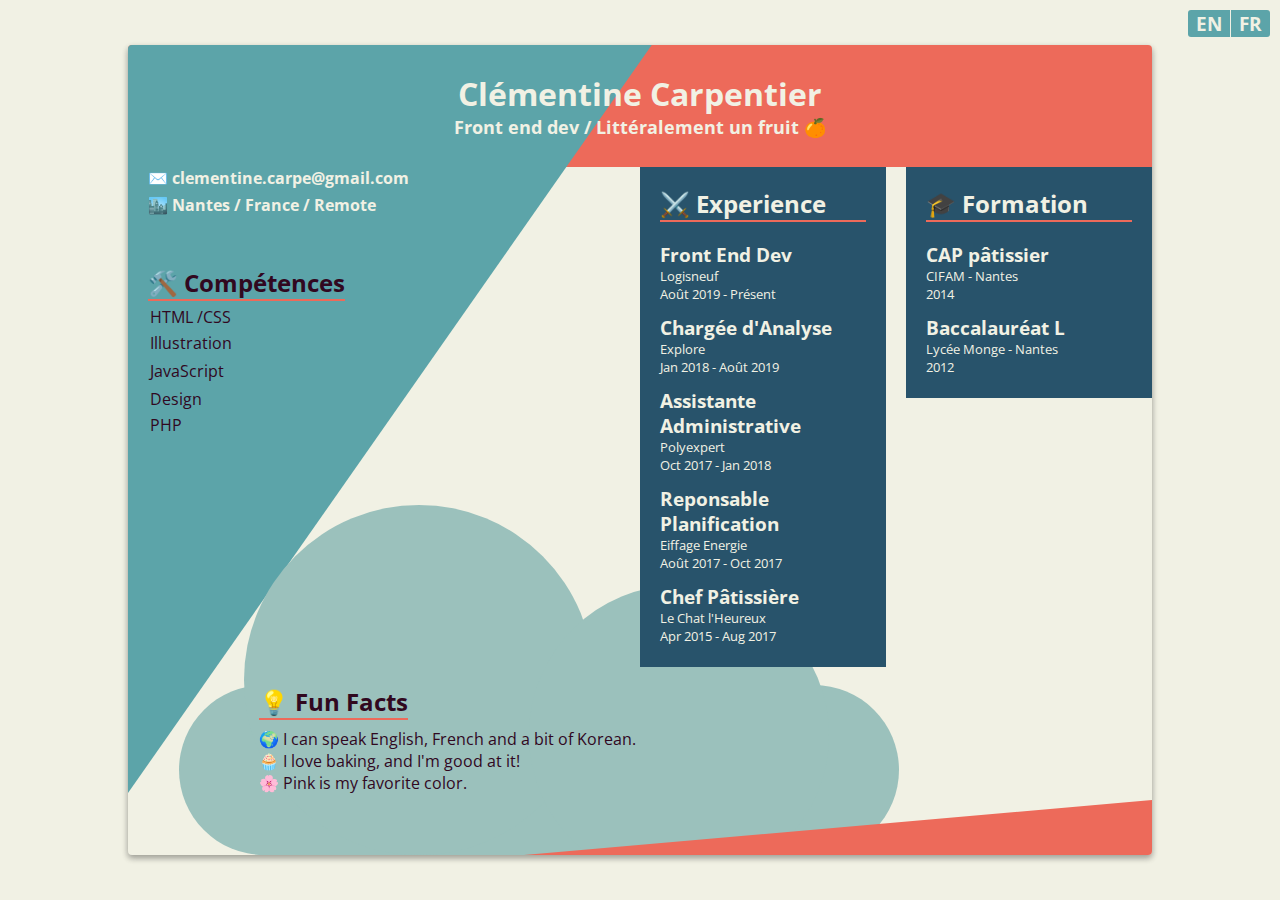
==== index-fr.html @ 281adafa "Repo creation" ====
<!DOCTYPE html>
<html lang="fr">

<head>
  <title>Clémentine Carpentier / Mi fruit, mi dev</title>
  <meta charset="utf-8" />
  <link href="https://fonts.googleapis.com/css2?family=Open+Sans&display=swap" rel="stylesheet">
  <meta name="viewport" content="width=device-width, initial-scale=1">
<link rel="stylesheet" href="https://use.fontawesome.com/releases/v5.1.0/css/all.css" integrity="sha384-lKuwvrZot6UHsBSfcMvOkWwlCMgc0TaWr+30HWe3a4ltaBwTZhyTEggF5tJv8tbt" crossorigin="anonymous">
<link rel="stylesheet" href="styles.css">
</head>

<body>
  
  <nav>
    <ul>
      <li><a href="#" title="Switch to English">EN</a></li>
      <li><a href="#" title="Afficher en français">FR</a></li>
    </ul>
  </nav>

  <div class="resume">

    <header class="centered">
      <h1 class="centered">Clémentine Carpentier
        <span>Front end dev / Littéralement un fruit 🍊</span></h1>
    </header>

    <aside class="about">
      <div class="txt">
        <ul class="contact">
          <li><a href="mailto:clementine.carpe@gmail.com" title="Lien direct pour me contacter à l'adresse clementine.carpe@gmail.com">✉️ clementine.carpe@gmail.com</a></li>
          <li>🏙️ Nantes / France / Remote</li>
        </ul>

        <span class="title">🛠️ Compétences</span>
        <ul class="whatido">
          <li>HTML /CSS</li>
          <li>Illustration</li>
          <li class="js">JavaScript</li>  
          <li>Design</li>
          <li>PHP</li>
        </ul>
      </div>
    </aside>

    <section class="experience">
      <div class="work">
        <span class="title">⚔️ Experience</span>
        <ul>
          
          <li class="block">
            <ul>
              <li class="main">Front End Dev</li>
              <li>Logisneuf</li>
              <li>Août 2019 - Présent</li>
            </ul>
          </li>

          <li class="block">
            <ul>
              <li class="main">Chargée d'Analyse</li>
              <li>Explore</li>
              <li>Jan 2018 - Août 2019</li>
            </ul>
          </li>

          <li class="block">
            <ul>
              <li class="main">Assistante Administrative</li>
              <li>Polyexpert</li>
              <li>Oct 2017 - Jan 2018</li>
            </ul>
          </li>

          <li class="block">
            <ul>
              <li class="main">Reponsable Planification</li>
              <li>Eiffage Energie</li>
              <li>Août 2017 - Oct 2017</li>
            </ul>
          </li>

          <li class="block">
            <ul>
              <li class="main">Chef Pâtissière</li>
              <li>Le Chat l'Heureux</li>
              <li>Apr 2015 - Aug 2017</li>
            </ul>
          </li>
        </ul>
      </div>
        
      <div class="academia">
        <span class="title">🎓 Formation</span>
        <ul>
          <li class="block">
            <ul>
              <li class="main">CAP pâtissier</li>
              <li>CIFAM - Nantes</li>
              <li>2014</li>
            </ul>            
          </li>
          
          <li class="block">
            <ul>
              <li class="main">Baccalauréat L</li>
              <li class="sub">Lycée Monge - Nantes</li>
              <li>2012</li>
            </ul>            
          </li>
        </ul>
      </div>
    </section>

    <section class="hobbies">
      <span class="title">💡 Fun Facts</span>
      <ul>
        <li>🌍 I can speak English, French and a bit of Korean.</li>
        <li>🧁 I love baking, and I'm good at it! </li>
        <li class="pink">🌸 Pink is my favorite color.</li>
      </ul>
    </section>
    <div class="sun"></div>

    <footer class="centered">
      <ul>
        <a href="https://github.com/celcarpe" title="Link to my github profile"><li><i class="fab fa-github-alt"></i></li></a>
        <a href="https://codepen.io/celcarpe" title="Link to my codepen profile"><li><i class="fab fa-codepen"></i></li></a>
        <a href="https://www.linkedin.com/in/cl%C3%A9mentine-carpentier-5b5269192/" title="Link to my linkedin profile"><li><i class="fab fa-linkedin"></i></i></li></a>
      </ul>
    </footer>
  </div>
</body>
---- styles.css ----
/* breakpoints: 1300, 680 */
* {
  box-sizing: border-box;
  margin: 0;
  padding: 0;
}
*::selection {
  background-color: #ed6a5a;
  color: white;
}

a {
  text-decoration: none;
  color: #31081f;
}

ul {
  list-style-type: none;
  padding: 0;
}

.hobbies em {
  position: relative;
}

.hobbies em::before {
  content: "";
  position: absolute;
  z-index: 0;
}

body {
  font-family: "Open Sans", sans-serif;
  color: #31081f;
  min-height: 100vh;
  width: 100vw;
  display: flex;
  justify-content: center;
  align-items: center;
  background-color: #f1f1e4;
}
@media (max-width: 790px) {
  body {
    height: 100%;
    overflow: auto;
  }
}

.centered {
  display: flex;
  justify-content: center;
  align-items: center;
  text-align: center;
}

li.main {
  font-weight: bold;
  font-size: 1.3em;
}

span.title {
  font-size: 1.5em;
  font-weight: bolder;
  border-bottom: 2px solid #ed6a5a;
  margin-bottom: 10px;
}
@media only screen and (max-width: 790px) {
  span.title {
    display: flex;
    align-items: center;
    justify-content: center;
    width: 100%;
    padding-right: 30px;
  }
}

nav {
  position: absolute;
  top: 10px;
  right: 10px;
  max-height: 27px;
  z-index: 99999;
  border-radius: 3px;
}
@media only screen and (max-width: 790px) {
  nav {
    box-shadow: 0 3px 6px rgba(0, 0, 0, 0.16), 0 3px 6px rgba(0, 0, 0, 0.23);
  }
}
nav ul {
  display: flex;
  background-color: #5ca4a9;
  border-radius: 3px;
}
nav ul li {
  height: 100%;
  width: 100%;
}
nav ul li:first-of-type {
  border-radius: 3px 0 0 3px;
  border-right: 0.6px solid #f1f1e4;
}
nav ul li:last-of-type {
  border-radius: 0 3px 3px 0;
}
nav ul li:hover {
  background-color: #28536b;
  transition: 0.2s all ease;
}
nav ul li a {
  color: #f1f1e4;
  font-weight: bold;
  width: 100%;
  height: 100%;
  padding: 8px;
  font-size: 1.2em;
}
@media only screen and (max-width: 790px) {
  nav ul li a {
    padding: 5px;
    font-size: 1em;
  }
}

div.resume {
  height: 90vh;
  min-height: 650px;
  width: 80%;
  background-color: #f1f1e4;
  border-radius: 4px;
  position: relative;
  overflow: hidden;
  z-index: 0;
  box-shadow: 0 3px 6px rgba(0, 0, 0, 0.16), 0 3px 6px rgba(0, 0, 0, 0.23);
}
@media only screen and (max-width: 1250px) {
  div.resume {
    width: 90%;
    max-height: 700px;
  }
}
@media only screen and (max-width: 790px) {
  div.resume {
    display: flex;
    flex-direction: column;
    height: 100%;
    margin: 20px 0;
    max-height: none;
  }
}
div.resume header {
  top: 0;
  height: 15%;
  width: 100%;
  background-color: #ed6a5a;
  color: #f1f1e4;
  z-index: 0;
}
@media only screen and (max-width: 790px) {
  div.resume header {
    z-index: 4;
  }
}
div.resume header h1 {
  flex-direction: column;
  z-index: 9999;
}
div.resume header h1 span {
  font-size: 18px;
}
@media only screen and (max-width: 790px) {
  div.resume header h1 {
    padding: 10px;
    font-size: 1.8em;
  }
}
div.resume section.experience {
  height: auto;
  width: 50%;
  display: flex;
  justify-content: flex-end;
  position: absolute;
  right: 0;
  z-index: 4;
  color: #f1f1e4;
}
@media only screen and (max-width: 1250px) {
  div.resume section.experience {
    width: 60%;
  }
}
@media only screen and (max-width: 915px) {
  div.resume section.experience {
    z-index: 2;
  }
}
@media only screen and (max-width: 790px) {
  div.resume section.experience {
    position: relative;
    width: 100%;
    flex-direction: column;
    z-index: 4;
  }
}
div.resume section.experience div {
  height: 100%;
  width: 100%;
  display: flex;
  flex-direction: column;
  padding: 20px;
  background-color: #28536b;
}
div.resume section.experience div:first-of-type {
  margin-right: 20px;
}
@media only screen and (max-width: 1250px) {
  div.resume section.experience div:first-of-type {
    margin-right: 0;
  }
}
@media only screen and (max-width: 1250px) {
  div.resume section.experience div:last-of-type {
    border-left: 1px solid #ed6a5a;
  }
}
@media only screen and (max-width: 790px) {
  div.resume section.experience div:last-of-type {
    border: none;
  }
}
div.resume section.experience div li:not(.main) {
  font-size: 0.9em;
}
div.resume section.experience div li:first-child {
  margin-top: 10px;
}
div.resume section.experience div li.block::after {
  content: "";
  position: relative;
  display: block;
  width: 0;
  height: 2px;
  bottom: -2px;
  left: 0;
  background-color: #ed6a5a;
  transition: width 0.7s;
}
div.resume section.experience div li.block:hover::after {
  width: 80%;
}
div.resume section.hobbies {
  width: 720px;
  height: 170px;
  border-radius: 100px;
  position: absolute;
  bottom: 0;
  left: 5%;
  background-color: #9bc1bc;
  z-index: 3;
  padding-left: 80px;
}
@media only screen and (max-width: 1250px) {
  div.resume section.hobbies {
    left: 0;
  }
}
@media only screen and (max-width: 915px) {
  div.resume section.hobbies {
    z-index: 1;
    padding-left: 20px;
  }
}
@media only screen and (max-width: 790px) {
  div.resume section.hobbies {
    width: 100%;
    height: auto;
    position: initial;
    border-radius: 0;
    padding: 5px 20px;
  }
}
div.resume section.hobbies::before {
  content: "";
  height: 350px;
  width: 350px;
  border-radius: 400px;
  display: block;
  position: absolute;
  background-color: #9bc1bc;
  bottom: 0px;
  left: 65px;
  z-index: -2;
}
@media only screen and (max-width: 790px) {
  div.resume section.hobbies::before {
    display: none;
  }
}
div.resume section.hobbies::after {
  content: "";
  height: 300px;
  width: 300px;
  border-radius: 300px;
  display: block;
  position: absolute;
  background-color: #9bc1bc;
  bottom: -30px;
  left: 350px;
  z-index: -2;
}
@media only screen and (max-width: 790px) {
  div.resume section.hobbies::after {
    display: none;
  }
}
@media only screen and (max-width: 915px) {
  div.resume section.hobbies span.title {
    margin-left: 20px;
  }
}
@media only screen and (max-width: 790px) {
  div.resume section.hobbies span.title {
    margin-left: 0;
  }
}
div.resume section.hobbies ul {
  margin-top: 10px;
}
@media only screen and (max-width: 1250px) {
  div.resume section.hobbies ul {
    width: 40%;
  }
}
@media only screen and (max-width: 915px) {
  div.resume section.hobbies ul {
    width: 38%;
  }
}
@media only screen and (max-width: 790px) {
  div.resume section.hobbies ul {
    width: 100%;
    margin: 10px 0;
  }
}
div.resume aside.about {
  width: 40%;
}
@media only screen and (max-width: 1250px) {
  div.resume aside.about {
    position: relative;
  }
}
@media only screen and (max-width: 790px) {
  div.resume aside.about {
    position: initial;
    width: 100%;
    background-color: #9bc1bc;
    padding: 5px 20px;
    z-index: 3;
  }
}
div.resume aside.about::before {
  content: "";
  background-color: #5ca4a9;
  position: absolute;
  left: -25%;
  top: -300px;
  width: 450px;
  height: 1400px;
  transform: rotate(35deg);
  z-index: 3;
}
@media only screen and (max-height: 750px) {
  div.resume aside.about::before {
    left: -350px;
    top: -300px;
  }
}
@media only screen and (max-width: 1250px) {
  div.resume aside.about::before {
    top: -400px;
    left: -400px;
  }
}
@media only screen and (max-width: 790px) {
  div.resume aside.about::before {
    content: "";
    width: 900px;
    height: 75px;
    top: 2%;
    left: -10px;
    transform: rotate(-6deg);
    background-color: #ed6a5a;
    z-index: -1;
  }
}
div.resume aside.about > div.txt {
  z-index: 4;
  position: absolute;
  top: 15%;
  padding-left: 20px;
}
@media only screen and (max-width: 1250px) {
  div.resume aside.about > div.txt {
    width: 100%;
  }
}
@media only screen and (max-width: 920px) {
  div.resume aside.about > div.txt {
    padding-left: 10px;
  }
}
@media only screen and (max-width: 790px) {
  div.resume aside.about > div.txt {
    position: initial;
    padding: 0;
  }
}
div.resume aside.about > div.txt ul.contact {
  margin-bottom: 50px;
  font-weight: bold;
  color: #f1f1e4;
}
@media only screen and (max-width: 790px) {
  div.resume aside.about > div.txt ul.contact {
    margin: 10px 0;
  }
}
div.resume aside.about > div.txt ul.contact a {
  color: #f1f1e4;
}
div.resume aside.about > div.txt ul.contact li:last-of-type {
  margin-top: 5px;
}
div.resume aside.about > div.txt ul.whatido {
  margin-top: 5px;
}
@media only screen and (max-width: 790px) {
  div.resume aside.about > div.txt ul.whatido {
    display: grid;
    grid-template-columns: 50% 50%;
  }
}
div.resume aside.about > div.txt ul.whatido li {
  padding: 2px;
}
@media only screen and (max-width: 790px) {
  div.resume aside.about > div.txt ul.whatido li {
    display: flex;
    align-items: center;
  }
}
div.resume aside.about > div.txt ul.whatido li.js::after {
  content: "ironically no JS was used here";
  width: auto;
  display: inline-block;
  opacity: 0;
  background-color: #ed6a5a;
  height: auto;
  border-radius: 3px;
  color: #f1f1e4;
  padding: 2px;
  margin-left: 10px;
  transition: 0.2s all ease;
  white-space: nowrap;
  z-index: 99999;
}
div.resume aside.about > div.txt ul.whatido li.js:hover::after {
  opacity: 1;
  transition: 0.2s all ease;
}
div.resume footer {
  position: absolute;
  bottom: 0;
  width: 100%;
  height: 10%;
  z-index: 3;
}
@media only screen and (max-width: 790px) {
  div.resume footer {
    position: initial;
    background-color: #ed6a5a;
    height: 50px;
  }
}
div.resume footer p {
  z-index: 3;
  position: absolute;
}
@media only screen and (max-width: 790px) {
  div.resume footer p {
    position: initial;
  }
}
div.resume footer::before {
  content: "";
  position: absolute;
  bottom: -70px;
  width: 110%;
  height: 80px;
  transform: rotate(-5deg);
  background-color: #ed6a5a;
  z-index: 3;
}
@media only screen and (max-width: 790px) {
  div.resume footer::before {
    display: none;
  }
}
div.resume footer ul {
  display: flex;
  justify-content: flex-end;
  width: 100%;
  z-index: 9999;
}
@media only screen and (max-width: 790px) {
  div.resume footer ul {
    justify-content: center;
  }
}
div.resume footer ul a {
  font-size: 2.5em;
  margin: 30px;
  transition: 0.2s all ease;
}
@media only screen and (max-width: 835px) {
  div.resume footer ul a {
    margin: 15px;
  }
}
@media only screen and (max-width: 790px) {
  div.resume footer ul a {
    margin: 30px;
  }
}
div.resume footer ul a:hover {
  color: #f1f1e4;
}

div.sun {
  height: 150px;
  width: 150px;
  border-radius: 150px;
  background-color: #fdca40;
  position: absolute;
  bottom: 0;
  margin-bottom: 0;
  left: 20%;
  box-shadow: 0 0 50px 20px rgba(253, 202, 64, 0.8);
  transition: all 0.7s linear;
}
@media only screen and (max-width: 790px) {
  div.sun {
    display: none;
  }
}

header:hover ~ .sun {
  position: absolute;
  margin-bottom: 35%;
  transition: all 0.7s linear;
  transform: translateX(80px);
}
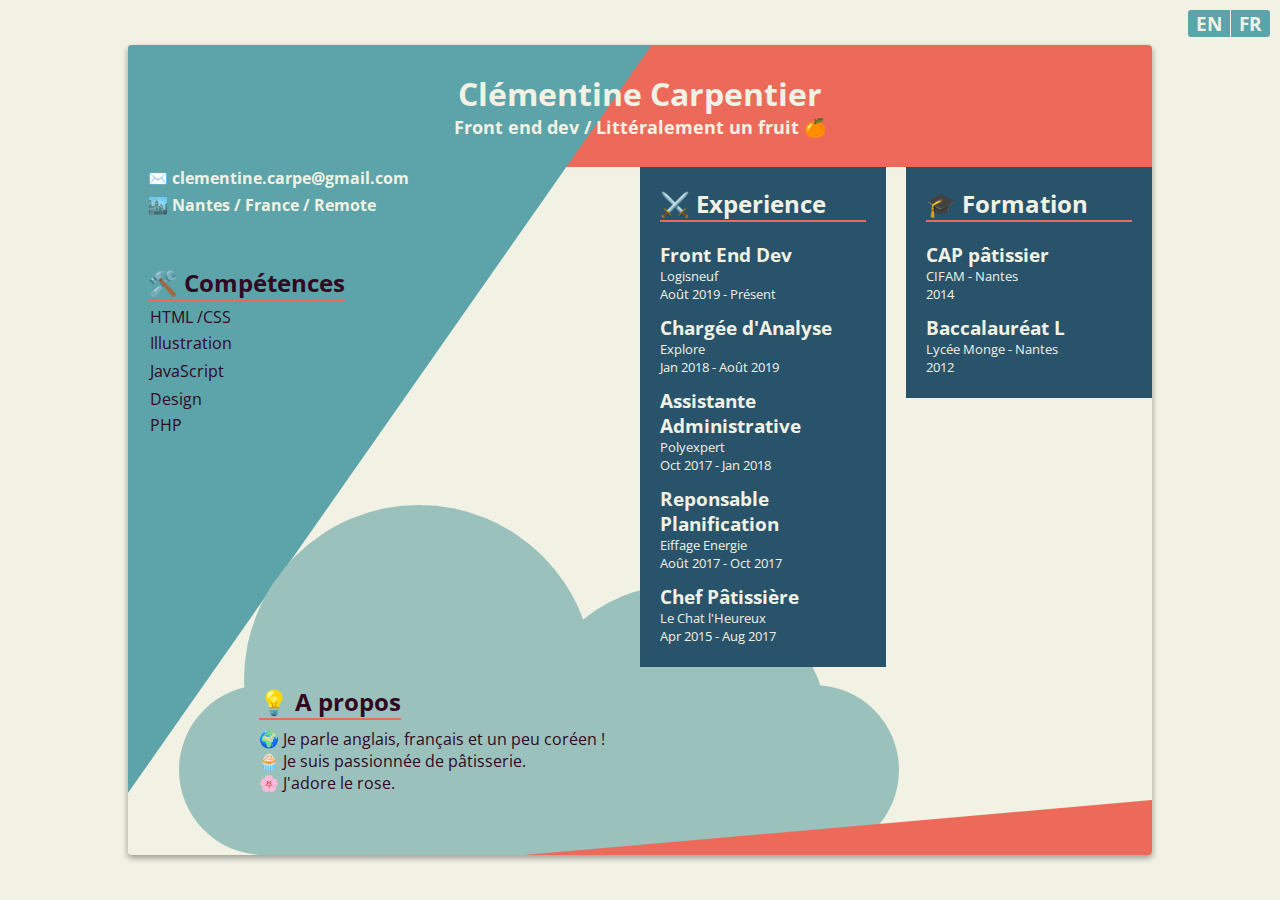
==== commit 0b4981be: "Traduction de la page FR" ====
--- a/index-fr.html
+++ b/index-fr.html
@@ -114,20 +114,20 @@
     </section>
 
     <section class="hobbies">
-      <span class="title">💡 Fun Facts</span>
+      <span class="title">💡 A propos</span>
       <ul>
-        <li>🌍 I can speak English, French and a bit of Korean.</li>
-        <li>🧁 I love baking, and I'm good at it! </li>
-        <li class="pink">🌸 Pink is my favorite color.</li>
+        <li>🌍 Je parle anglais, français et un peu coréen !</li>
+        <li>🧁 Je suis passionnée de pâtisserie. </li>
+        <li class="pink">🌸 J'adore le rose.</li>
       </ul>
     </section>
     <div class="sun"></div>
 
     <footer class="centered">
       <ul>
-        <a href="https://github.com/celcarpe" title="Link to my github profile"><li><i class="fab fa-github-alt"></i></li></a>
-        <a href="https://codepen.io/celcarpe" title="Link to my codepen profile"><li><i class="fab fa-codepen"></i></li></a>
-        <a href="https://www.linkedin.com/in/cl%C3%A9mentine-carpentier-5b5269192/" title="Link to my linkedin profile"><li><i class="fab fa-linkedin"></i></i></li></a>
+        <a href="https://github.com/celcarpe" title="Lien vers mon profil github"><li><i class="fab fa-github-alt"></i></li></a>
+        <a href="https://codepen.io/celcarpe" title="Lien vers mon profil codepen"><li><i class="fab fa-codepen"></i></li></a>
+        <a href="https://www.linkedin.com/in/cl%C3%A9mentine-carpentier-5b5269192/" title="Lien vers mon profil linkedin"><li><i class="fab fa-linkedin"></i></i></li></a>
       </ul>
     </footer>
   </div>
--- a/styles.css
+++ b/styles.css
@@ -1,4 +1,3 @@
-/* breakpoints: 1300, 680 */
 * {
   box-sizing: border-box;
   margin: 0;
